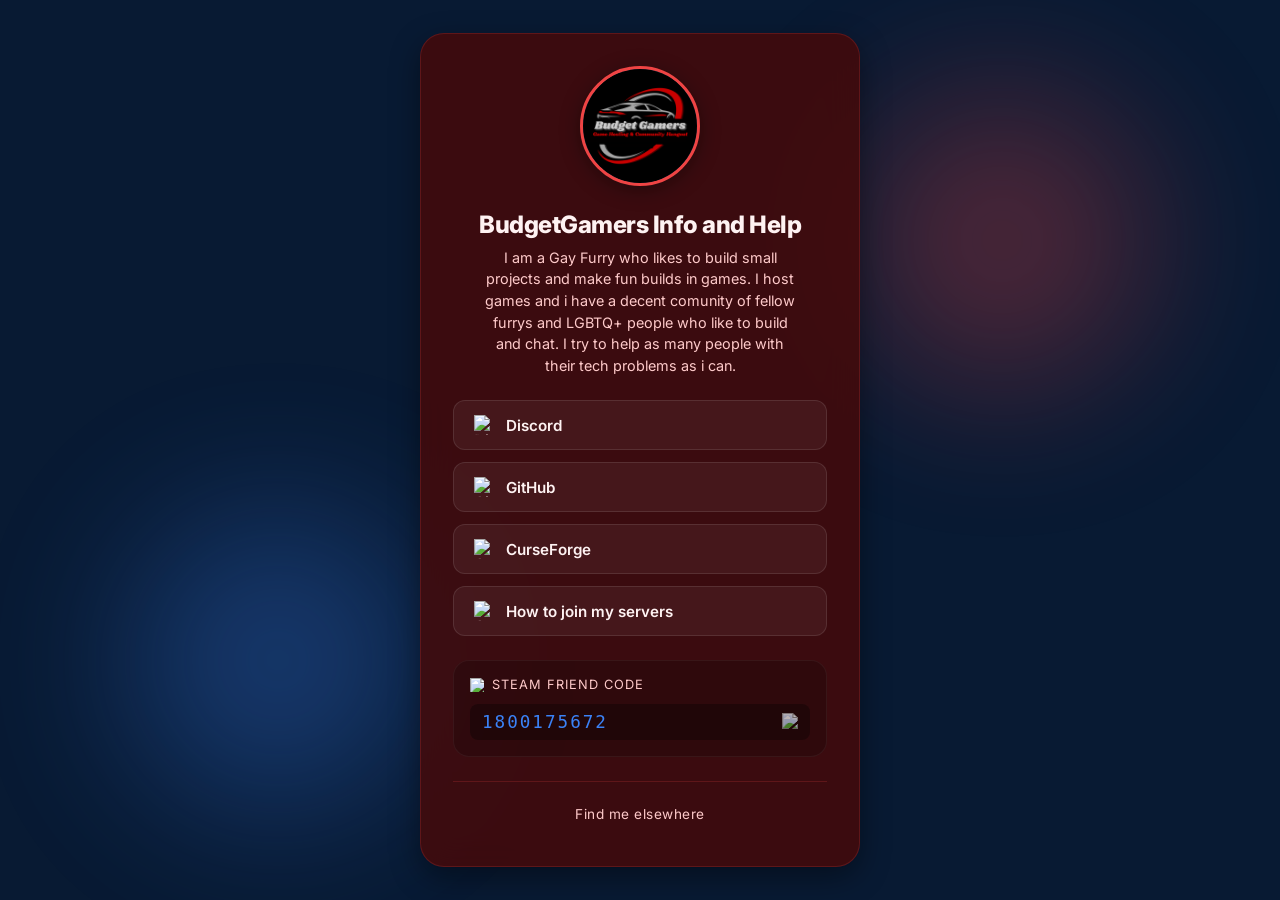
==== index.html @ 81680dc8 "fix: update link text for Google Slides to reflect server join instructions" ====
<!DOCTYPE html>
<html lang="en">

<head>
    <meta charset="UTF-8">
    <meta name="viewport" content="width=device-width, initial-scale=1.0">
    <title>BudgetGamers Info and Help</title>
    <meta name="description" content="A minimal, centered portfolio featuring social links, bio, and more.">

    <!-- Google Fonts: Inter -->
    <link rel="preconnect" href="https://fonts.googleapis.com">
    <link rel="preconnect" href="https://fonts.gstatic.com" crossorigin>
    <link href="https://fonts.googleapis.com/css2?family=Inter:wght@300;400;600;800&display=swap" rel="stylesheet">

    <!-- PWA -->
    <link rel="manifest" href="manifest.json">
    <meta name="theme-color" content="#0f172a">

    <!-- Favicon -->
    <link rel="icon" href="Images/Logo.png">

    <link rel="stylesheet" href="style.css">
</head>

<body>
    <div class="background-blob blob-1"></div>
    <div class="background-blob blob-2"></div>

    <main class="container">
        <div class="profile-card">
            <header class="profile-header">
                <div class="avatar-container">
                    <img src="Images/Logo.png" alt="BudgetGamers Logo" class="avatar">
                </div>
                <h1 class="profile-name">BudgetGamers Info and Help</h1>
                <p class="profile-bio">
                    I am a Gay Furry who likes to build small projects and make fun builds in games.
                    I host games and i have a decent comunity of fellow furrys and LGBTQ+ people who like to build and
                    chat.
                    I try to help as many people with their tech problems as i can.
                </p>
            </header>

            <section class="links-section">
                <a href="https://discord.gg/fDvucph7B3" target="_blank" class="link-item discord" id="discord-link">
                    <img src="https://cdn.simpleicons.org/discord/white" alt="Discord Logo" class="link-icon">
                    <span>Discord</span>
                </a>
                <a href="https://github.com/BudgetGamers" target="_blank" class="link-item github" id="github-link">
                    <img src="https://cdn.simpleicons.org/github/white" alt="GitHub Logo" class="link-icon">
                    <span>GitHub</span>
                </a>
                <a href="https://www.curseforge.com/members/ire56/projects" target="_blank" class="link-item curseforge"
                    id="curseforge-link">
                    <img src="https://cdn.simpleicons.org/curseforge/white" alt="CurseForge Logo" class="link-icon">
                    <span>CurseForge</span>
                </a>
                <a href="https://docs.google.com/presentation/d/194khXwNIEtrZ82GEIPR1gYwKhWSFZuWUV7MXEUbah9g/edit?usp=sharing"
                    target="_blank" class="link-item google-slides" id="slides-link">
                    <img src="https://cdn.simpleicons.org/googleslides/white" alt="Google Slides Logo"
                        class="link-icon">
                    <span>How to join my servers</span>
                </a>
            </section>

            <section class="steam-section">
                <div class="steam-card">
                    <div class="steam-info">
                        <img src="https://cdn.simpleicons.org/steam/white" alt="Steam Logo" class="link-icon-small">
                        <span class="steam-label">Steam Friend Code</span>
                    </div>
                    <div class="steam-code-container">
                        <code id="steam-code">1800175672</code>
                        <button class="copy-btn" id="copy-btn" title="Copy to clipboard">
                            <!-- Simple copy icon via simpleicons or a small fallback -->
                            <img src="https://cdn.simpleicons.org/filesdotcom/white" alt="Copy"
                                style="width:16px; opacity: 0.7;">
                        </button>
                    </div>
                </div>
            </section>

            <footer class="extra-section">
                <h2 class="extra-title">Find me elsewhere</h2>
                <div class="extra-tags">
                    <!--<span class="tag">@handle1</span>-->
                    <!--<span class="tag">@handle2</span>-->
                    <!--<span class="tag">@handle3</span>-->
                </div>
            </footer>
        </div>
    </main>

    <script src="script.js"></script>
</body>

</html>
---- style.css ----
:root {
    --bg-color: #081a33; /* Deep Ocean Blue */
    --card-bg: rgba(69, 10, 10, 0.85); /* Contrasting Dark Red with glassmorphism */
    --card-border: rgba(239, 68, 68, 0.2);
    --text-primary: #fef2f2;
    --text-secondary: #fecaca;
    --accent-red: #ef4444;
    --accent-blue: #3b82f6;
    --accent-link: #fecaca;
    --accent-discord: #5865f2;
}

* {
    margin: 0;
    padding: 0;
    box-sizing: border-box;
}

body {
    font-family: 'Inter', sans-serif;
    background-color: var(--bg-color);
    color: var(--text-primary);
    min-height: 100vh;
    display: flex;
    justify-content: center;
    align-items: center;
    overflow-x: hidden;
}

/* Background Animated Blobs */
.background-blob {
    position: fixed;
    width: 300px;
    height: 300px;
    border-radius: 50%;
    filter: blur(80px);
    z-index: -1;
    opacity: 0.3;
}

.blob-1 {
    background-color: var(--accent-red);
    top: 10%;
    right: 10%;
    animation: move-1 20s infinite alternate;
}

.blob-2 {
    background-color: var(--accent-blue);
    bottom: 10%;
    left: 10%;
    animation: move-2 25s infinite alternate;
}

@keyframes move-1 {
    from { transform: translate(0, 0); }
    to { transform: translate(-100px, 100px); }
}

@keyframes move-2 {
    from { transform: translate(0, 0); }
    to { transform: translate(100px, -100px); }
}

.container {
    width: 100%;
    max-width: 480px;
    padding: 20px;
    animation: fadeInScale 0.6s ease-out;
}

@keyframes fadeInScale {
    from { opacity: 0; transform: scale(0.95); }
    to { opacity: 1; transform: scale(1); }
}

/* Profile Card */
.profile-card {
    background: var(--card-bg);
    backdrop-filter: blur(16px);
    -webkit-backdrop-filter: blur(16px);
    border: 1px solid var(--card-border);
    border-radius: 24px;
    padding: 32px;
    box-shadow: 0 10px 30px rgba(0, 0, 0, 0.4);
    text-align: center;
}

/* Header */
.profile-header {
    margin-bottom: 24px;
}

/* Logo Container (Formerly Avatar) */
.avatar-container {
    width: 120px; /* Doubled from previous sticky logo size */
    height: 120px;
    margin: 0 auto 24px;
    border-radius: 50%;
    overflow: hidden;
    border: 3px solid var(--accent-red);
    background: #1e293b;
    box-shadow: 0 4px 20px rgba(0, 0, 0, 0.4);
}

.avatar {
    width: 100%;
    height: 100%;
    object-fit: cover;
    border-radius: 50%;
}

.profile-name {
    font-size: 1.5rem;
    font-weight: 800;
    letter-spacing: -0.5px;
    margin-bottom: 8px;
}

.profile-bio {
    font-size: 0.9rem;
    color: var(--text-secondary);
    line-height: 1.5;
    max-width: 320px;
    margin: 0 auto;
}

/* Links Section */
.links-section {
    display: flex;
    flex-direction: column;
    gap: 12px;
    margin-bottom: 24px;
}

.link-item {
    display: flex;
    align-items: center;
    gap: 12px;
    padding: 14px 20px;
    border-radius: 12px;
    text-decoration: none;
    color: var(--text-primary);
    font-weight: 600;
    font-size: 0.95rem;
    transition: all 0.2s ease-in-out;
    background: rgba(255, 255, 255, 0.05);
    border: 1px solid rgba(255, 255, 255, 0.1);
    width: 100%; /* Links fill row */
}

.link-icon {
    width: 20px;
    height: 20px;
}

.link-icon-small {
    width: 14px;
    height: 14px;
}

.link-item:hover {
    transform: translateX(5px);
    background: rgba(255, 255, 255, 0.1);
    border-color: rgba(255, 255, 255, 0.3);
    box-shadow: 0 4px 15px rgba(0, 0, 0, 0.2);
}

.discord:hover { border-left: 4px solid var(--accent-discord); }
.github:hover { border-left: 4px solid #fff; }
.curseforge:hover { border-left: 4px solid #f87117; }
.google-slides:hover { border-left: 4px solid #fde047; }

/* Steam Section */
.steam-section {
    margin-bottom: 24px;
}

.steam-card {
    background: rgba(0, 0, 0, 0.2);
    border-radius: 16px;
    padding: 16px;
    display: flex;
    flex-direction: column;
    gap: 12px;
    border: 1px solid rgba(255, 255, 255, 0.05);
}

.steam-info {
    display: flex;
    align-items: center;
    gap: 8px;
    color: var(--text-secondary);
    font-size: 0.8rem;
    text-transform: uppercase;
    letter-spacing: 1px;
}

.steam-icon {
    width: 14px;
    height: 14px;
}

.steam-code-container {
    display: flex;
    justify-content: space-between;
    align-items: center;
    gap: 10px;
    background: rgba(0, 0, 0, 0.3);
    padding: 8px 12px;
    border-radius: 8px;
}

#steam-code {
    font-family: monospace;
    font-size: 1.1rem;
    color: var(--accent-blue);
    letter-spacing: 2px;
}

.copy-btn {
    background: transparent;
    border: none;
    color: var(--text-secondary);
    cursor: pointer;
    transition: color 0.2s;
    display: flex;
}

.copy-btn:hover {
    color: var(--text-primary);
}

.copy-btn i, .copy-btn img {
    width: 18px;
    height: 18px;
}

/* Extra Section (@ Handles) */
.extra-section {
    border-top: 1px solid var(--card-border);
    padding-top: 24px;
}

.extra-title {
    font-size: 0.85rem;
    color: var(--text-secondary);
    font-weight: 400;
    margin-bottom: 12px;
    letter-spacing: 0.5px;
}

.extra-tags {
    display: flex;
    flex-wrap: wrap;
    justify-content: center;
    gap: 8px;
}

.tag {
    font-size: 0.8rem;
    background: rgba(255, 255, 255, 0.05);
    padding: 4px 10px;
    border-radius: 20px;
    color: var(--text-secondary);
    border: 1px solid rgba(255, 255, 255, 0.05);
}

/* Responsive */
@media (max-width: 480px) {
    .container {
        padding: 15px;
    }
    .profile-card {
        padding: 24px;
    }
}
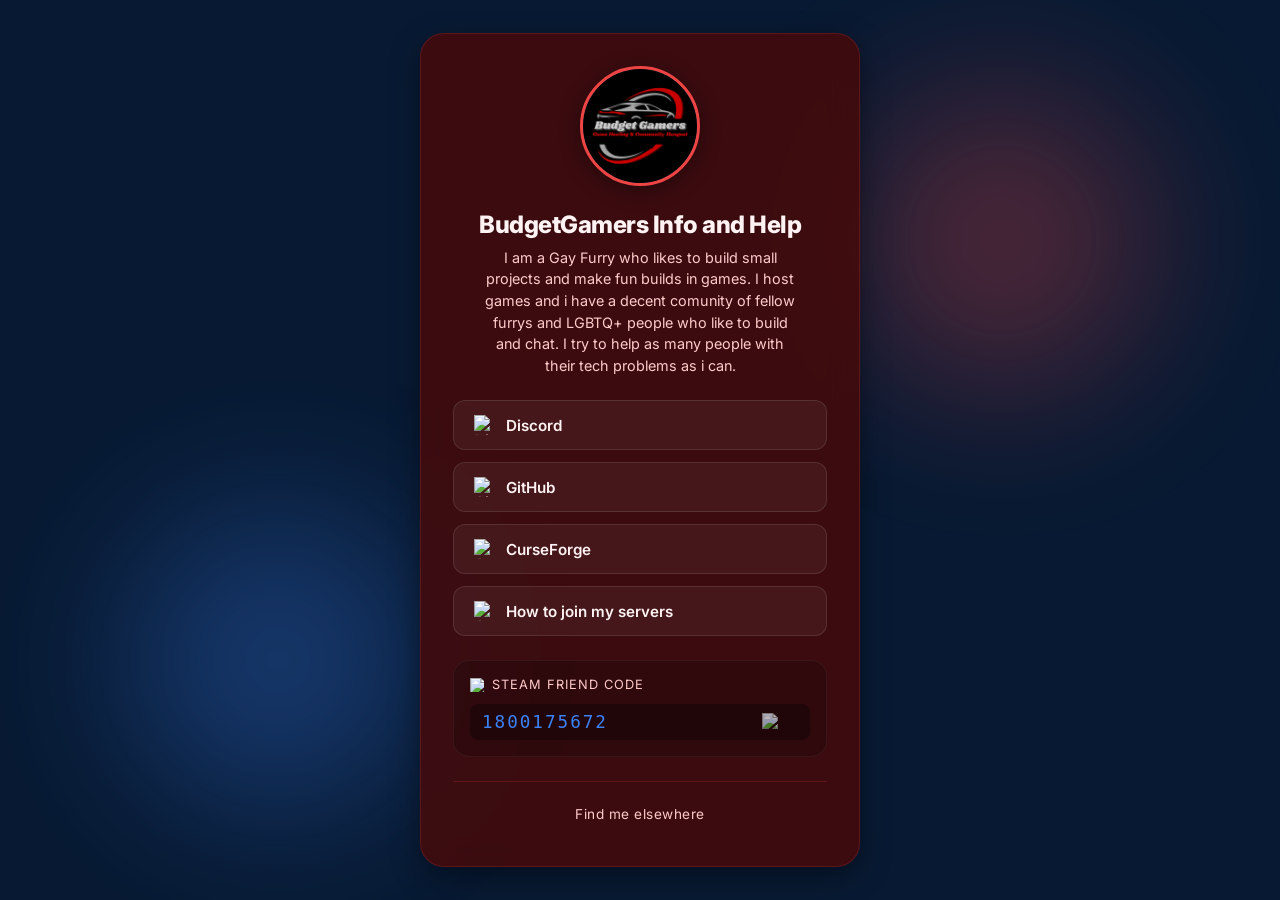
==== commit 9dcff223: "style: increase copy button icon size and remove external source dependency" ====
--- a/index.html
+++ b/index.html
@@ -73,8 +73,7 @@
                         <code id="steam-code">1800175672</code>
                         <button class="copy-btn" id="copy-btn" title="Copy to clipboard">
                             <!-- Simple copy icon via simpleicons or a small fallback -->
-                            <img src="https://cdn.simpleicons.org/filesdotcom/white" alt="Copy"
-                                style="width:16px; opacity: 0.7;">
+                            <img alt="Copy" style="width:36px; opacity: 0.7;">
                         </button>
                     </div>
                 </div>
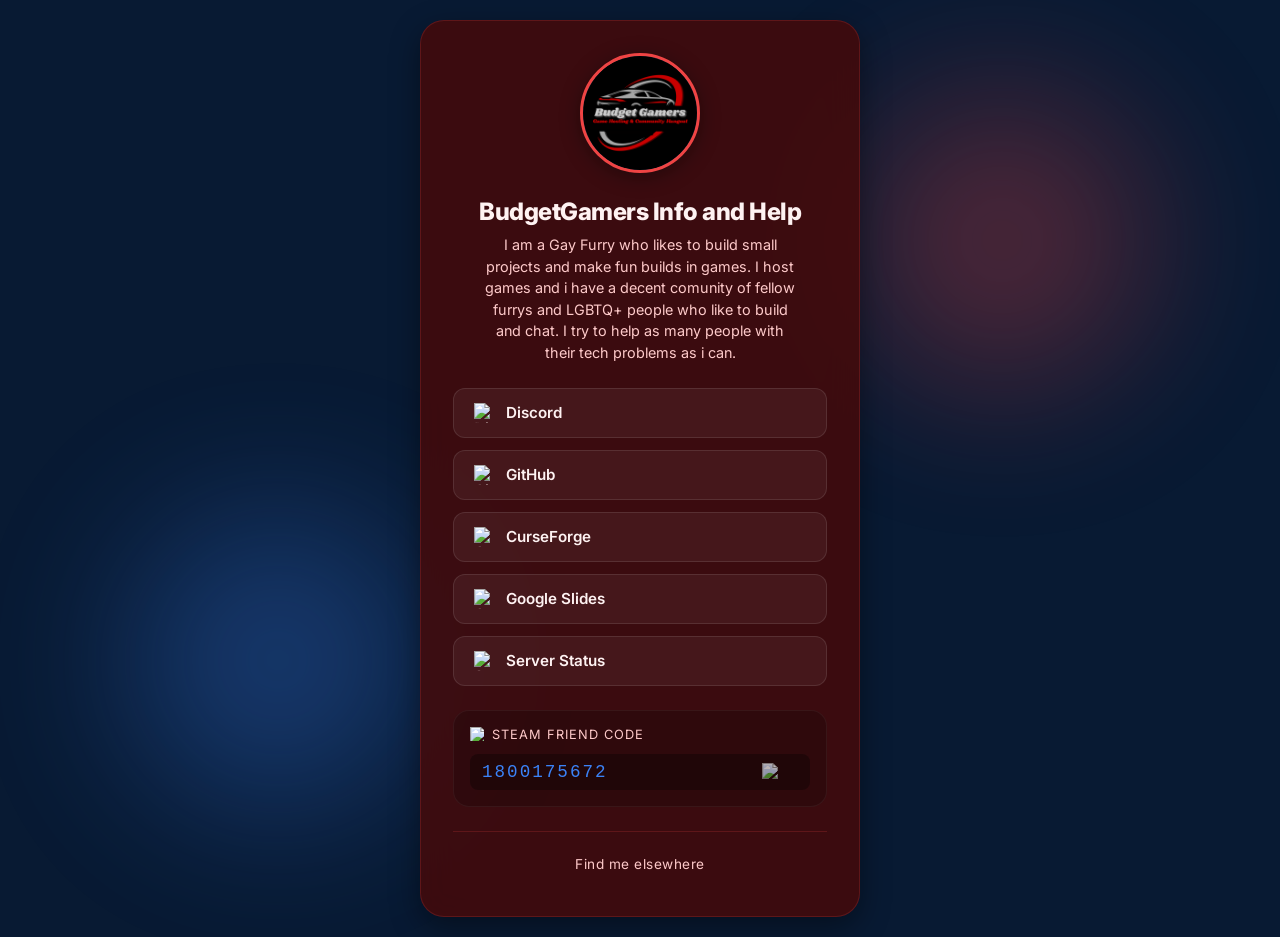
==== commit 3d46dfd6: "feat: redesign server status page with glassmorphism UI and add link to portfolio index" ====
--- a/index.html
+++ b/index.html
@@ -59,7 +59,11 @@
                     target="_blank" class="link-item google-slides" id="slides-link">
                     <img src="https://cdn.simpleicons.org/googleslides/white" alt="Google Slides Logo"
                         class="link-icon">
-                    <span>How to join my servers</span>
+                    <span>Google Slides</span>
+                </a>
+                <a href="Status/index.html" class="link-item status" id="status-link">
+                    <img src="https://cdn.simpleicons.org/activitypub/white" alt="Status Logo" class="link-icon">
+                    <span>Server Status</span>
                 </a>
             </section>
 
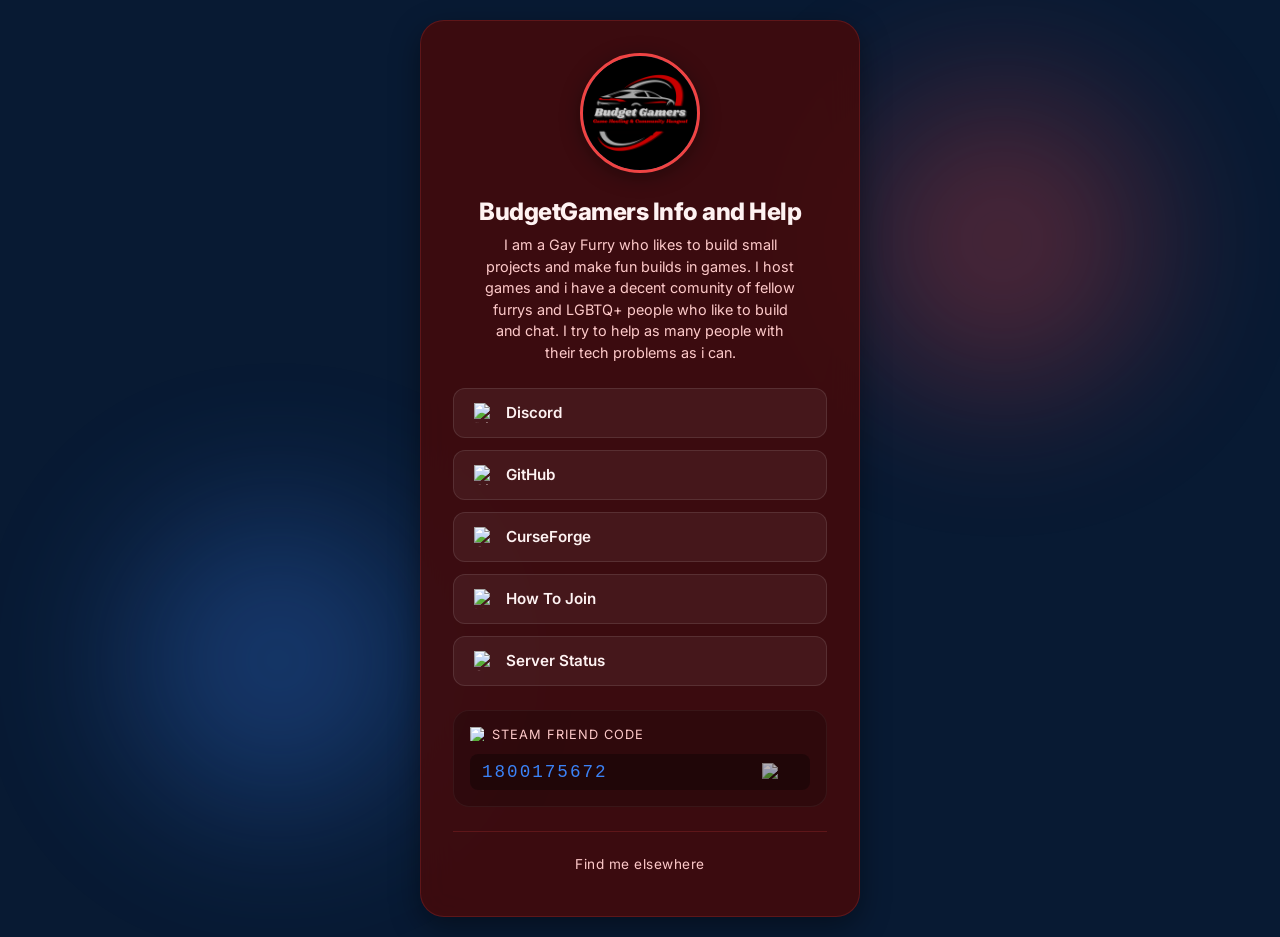
==== commit a2aa94a0: "feat: add How To Join page and link it in the main portfolio navigation" ====
--- a/index.html
+++ b/index.html
@@ -55,11 +55,9 @@
                     <img src="https://cdn.simpleicons.org/curseforge/white" alt="CurseForge Logo" class="link-icon">
                     <span>CurseForge</span>
                 </a>
-                <a href="https://docs.google.com/presentation/d/194khXwNIEtrZ82GEIPR1gYwKhWSFZuWUV7MXEUbah9g/edit?usp=sharing"
-                    target="_blank" class="link-item google-slides" id="slides-link">
-                    <img src="https://cdn.simpleicons.org/googleslides/white" alt="Google Slides Logo"
-                        class="link-icon">
-                    <span>Google Slides</span>
+                <a href="How_To_Join/index.html" class="link-item how-to-join" id="how-to-join-link">
+                    <img src="https://cdn.simpleicons.org/bookstack/white" alt="How to Join Logo" class="link-icon">
+                    <span>How To Join</span>
                 </a>
                 <a href="Status/index.html" class="link-item status" id="status-link">
                     <img src="https://cdn.simpleicons.org/activitypub/white" alt="Status Logo" class="link-icon">
--- a/style.css
+++ b/style.css
@@ -169,7 +169,7 @@
 .discord:hover { border-left: 4px solid var(--accent-discord); }
 .github:hover { border-left: 4px solid #fff; }
 .curseforge:hover { border-left: 4px solid #f87117; }
-.google-slides:hover { border-left: 4px solid #fde047; }
+.how-to-join:hover { border-left: 4px solid #a855f7; }
 
 /* Steam Section */
 .steam-section {
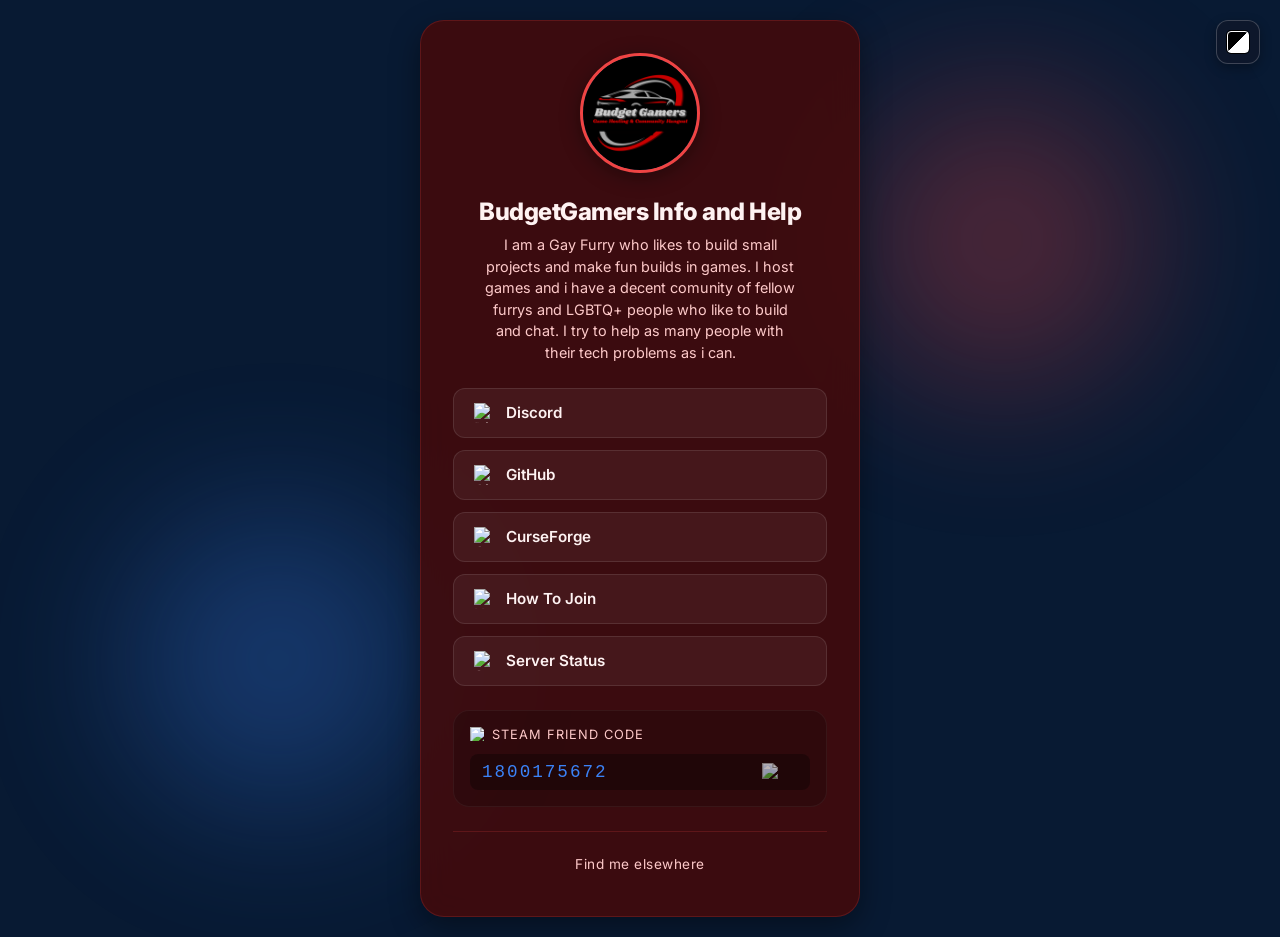
==== commit 4c1b3841: "feat: add global grayscale accessibility toggle with persistent state support" ====
--- a/index.html
+++ b/index.html
@@ -20,9 +20,13 @@
     <link rel="icon" href="Images/Logo.png">
 
     <link rel="stylesheet" href="style.css">
+    <link rel="stylesheet" href="colorblind.css">
 </head>
 
 <body>
+    <button id="colorblind-toggle" title="Toggle Black and White Mode">
+        <div class="bw-square"></div>
+    </button>
     <div class="background-blob blob-1"></div>
     <div class="background-blob blob-2"></div>
 
@@ -93,6 +97,7 @@
     </main>
 
     <script src="script.js"></script>
+    <script src="colorblind.js"></script>
 </body>
 
 </html>
--- a/colorblind.css
+++ b/colorblind.css
@@ -0,0 +1,54 @@
+/* Colorblind accessibility styles */
+
+.grayscale {
+    filter: grayscale(100%) !important;
+}
+
+#colorblind-toggle {
+    position: fixed;
+    top: 20px;
+    right: 20px;
+    z-index: 10000;
+    width: 44px;
+    height: 44px;
+    padding: 0;
+    background: rgba(15, 23, 42, 0.8);
+    backdrop-filter: blur(8px);
+    -webkit-backdrop-filter: blur(8px);
+    border: 1px solid rgba(255, 255, 255, 0.2);
+    border-radius: 12px;
+    cursor: pointer;
+    display: flex;
+    align-items: center;
+    justify-content: center;
+    transition: all 0.3s cubic-bezier(0.4, 0, 0.2, 1);
+    box-shadow: 0 4px 12px rgba(0, 0, 0, 0.3);
+}
+
+#colorblind-toggle:hover {
+    background: rgba(30, 41, 59, 0.9);
+    transform: translateY(-2px);
+    box-shadow: 0 6px 16px rgba(0, 0, 0, 0.4);
+    border-color: rgba(255, 255, 255, 0.4);
+}
+
+#colorblind-toggle:active {
+    transform: translateY(0);
+}
+
+.bw-square {
+    width: 22px;
+    height: 22px;
+    background: linear-gradient(135deg, #000 50%, #fff 50%);
+    border: 1.5px solid #fff;
+    border-radius: 4px;
+    box-shadow: 0 0 0 1px #000;
+}
+
+/* Ensure the toggle doesn't get greyscaled itself if we want it to remain visible/normal, 
+   but the requirement says "toggle between normal and black and white". 
+   Usually filter: grayscale applies to everything. If we put it on html, it applies to toggle too.
+   If we want the toggle to NOT be greyscaled, we could apply it to a wrapper, 
+   but user said "entirely on the client" and "toggles between normal and black and white". 
+   Grayscaling the whole page is the standard way.
+*/
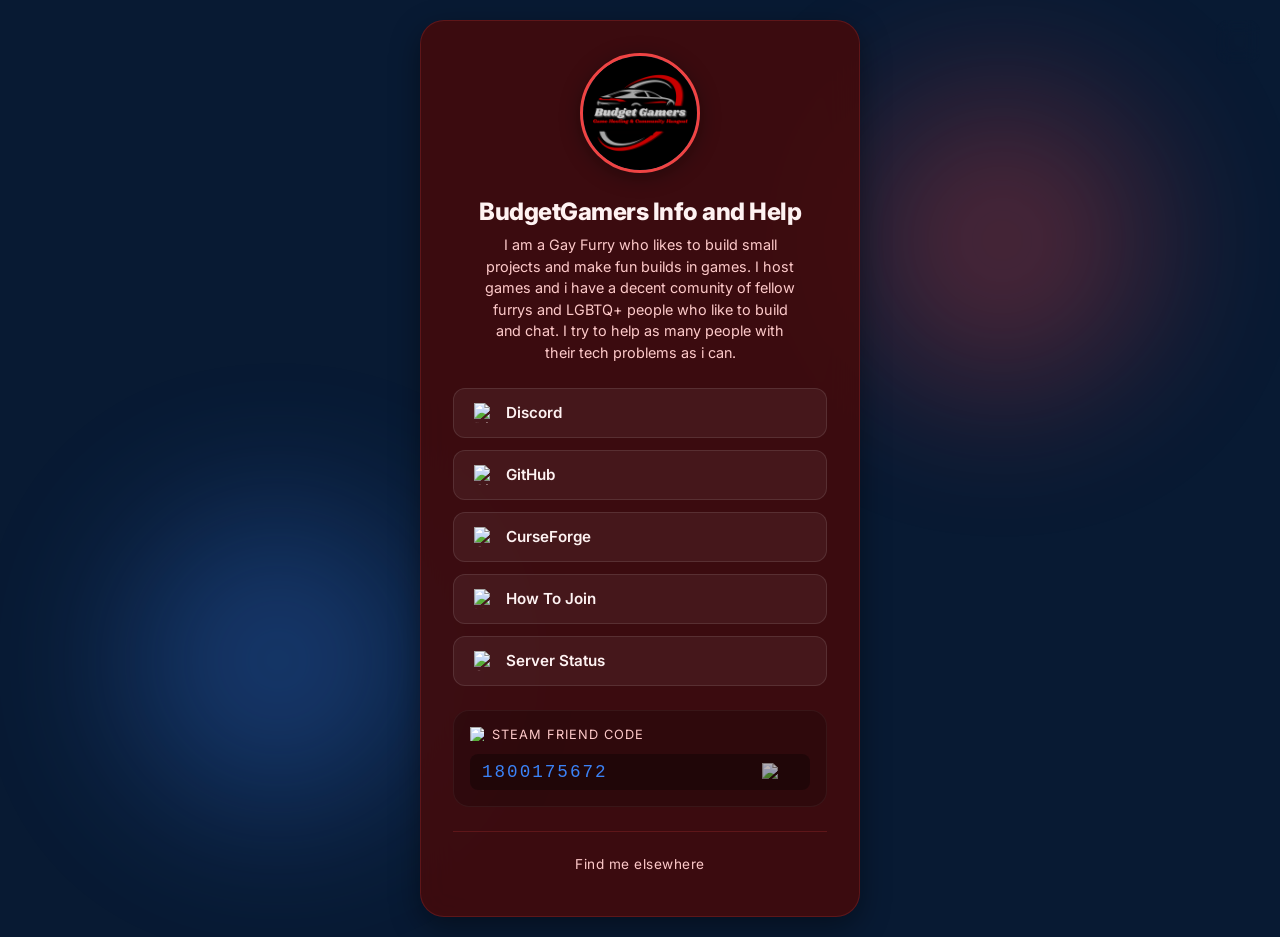
==== commit b1cc0640: "feat: implement persistent grayscale mode with improved contrast and move script initialization to h" ====
--- a/index.html
+++ b/index.html
@@ -21,6 +21,12 @@
 
     <link rel="stylesheet" href="style.css">
     <link rel="stylesheet" href="colorblind.css">
+    <script>
+        if (localStorage.getItem('grayscale') === 'true') {
+            document.documentElement.classList.add('grayscale');
+        }
+    </script>
+    <script src="colorblind.js"></script>
 </head>
 
 <body>
@@ -97,7 +103,6 @@
     </main>
 
     <script src="script.js"></script>
-    <script src="colorblind.js"></script>
 </body>
 
 </html>
--- a/colorblind.css
+++ b/colorblind.css
@@ -1,8 +1,14 @@
 /* Colorblind accessibility styles */
 
 .grayscale {
-    filter: grayscale(100%) !important;
+    filter: grayscale(100%) brightness(1.1) !important;
 }
+
+.grayscale body {
+    --text-primary: #ffffff;
+    --text-secondary: #f3f4f6;
+}
+
 
 #colorblind-toggle {
     position: fixed;
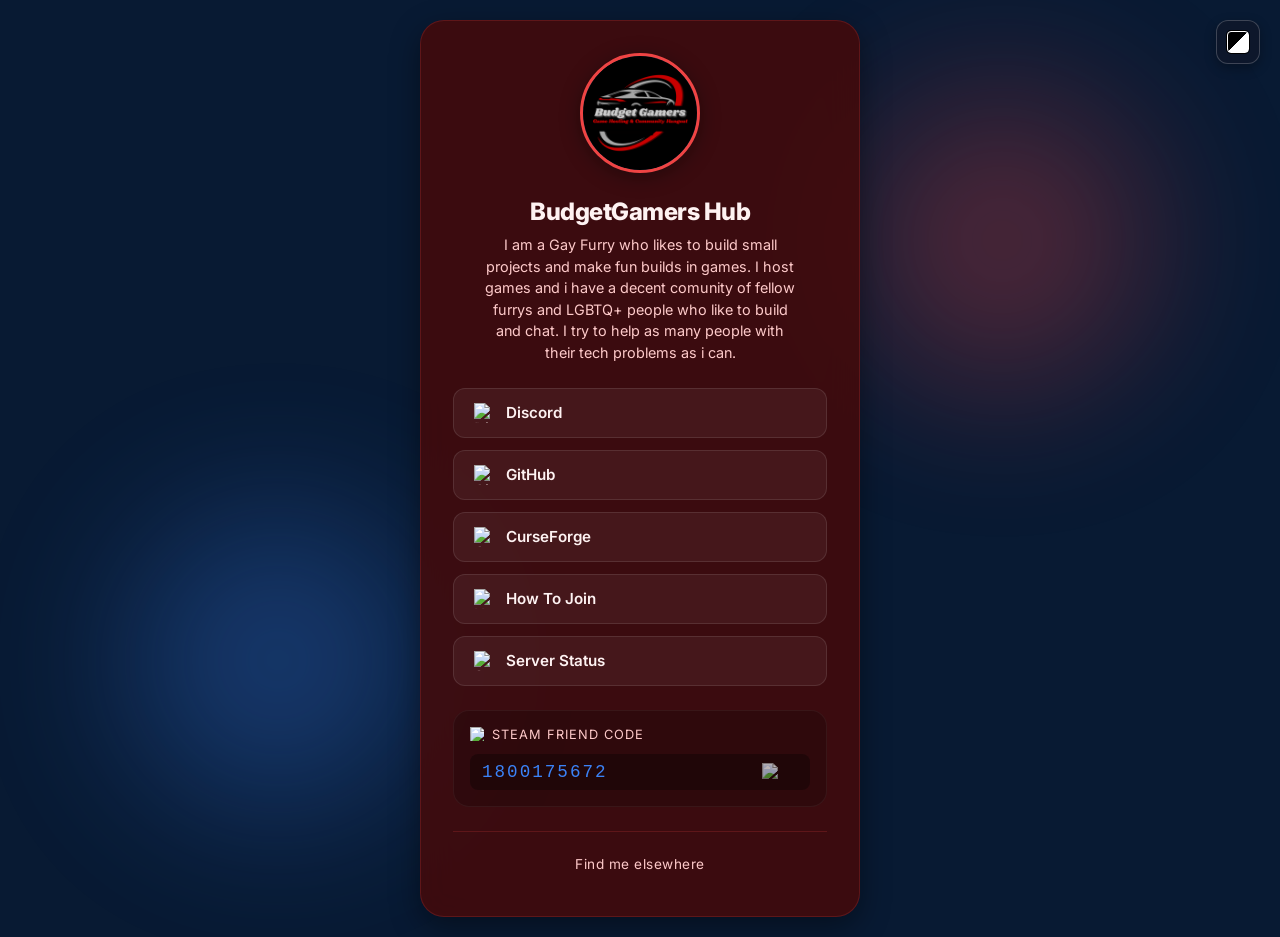
==== commit 6b86eb4e: "chore: update site title and description to BudgetGamers Hub" ====
--- a/index.html
+++ b/index.html
@@ -4,8 +4,8 @@
 <head>
     <meta charset="UTF-8">
     <meta name="viewport" content="width=device-width, initial-scale=1.0">
-    <title>BudgetGamers Info and Help</title>
-    <meta name="description" content="A minimal, centered portfolio featuring social links, bio, and more.">
+    <title>BudgetGamers Hub</title>
+    <meta name="description" content="A minimal, centered comunity hub">
 
     <!-- Google Fonts: Inter -->
     <link rel="preconnect" href="https://fonts.googleapis.com">
@@ -42,7 +42,7 @@
                 <div class="avatar-container">
                     <img src="Images/Logo.png" alt="BudgetGamers Logo" class="avatar">
                 </div>
-                <h1 class="profile-name">BudgetGamers Info and Help</h1>
+                <h1 class="profile-name">BudgetGamers Hub</h1>
                 <p class="profile-bio">
                     I am a Gay Furry who likes to build small projects and make fun builds in games.
                     I host games and i have a decent comunity of fellow furrys and LGBTQ+ people who like to build and
--- a/colorblind.css
+++ b/colorblind.css
@@ -7,6 +7,35 @@
 .grayscale body {
     --text-primary: #ffffff;
     --text-secondary: #f3f4f6;
+    --accent-blue: #93c5fd; /* Much lighter blue for grayscale contrast */
+}
+
+/* Specific overrides for link visibility */
+.grayscale a {
+    color: #ffffff !important;
+    text-decoration: underline !important;
+}
+
+.grayscale .instruction-step a {
+    color: #ffffff !important;
+    font-weight: 800;
+}
+
+.grayscale .instruction-step a:hover {
+    color: #f3f4f6 !important;
+}
+
+.grayscale #steam-code {
+    color: #ffffff !important;
+    font-weight: 800 !important;
+}
+
+.grayscale .server-info p {
+    color: #ffffff !important;
+}
+
+.grayscale .server-info p[style*="var(--accent-blue)"] {
+    font-weight: 800 !important;
 }
 
 
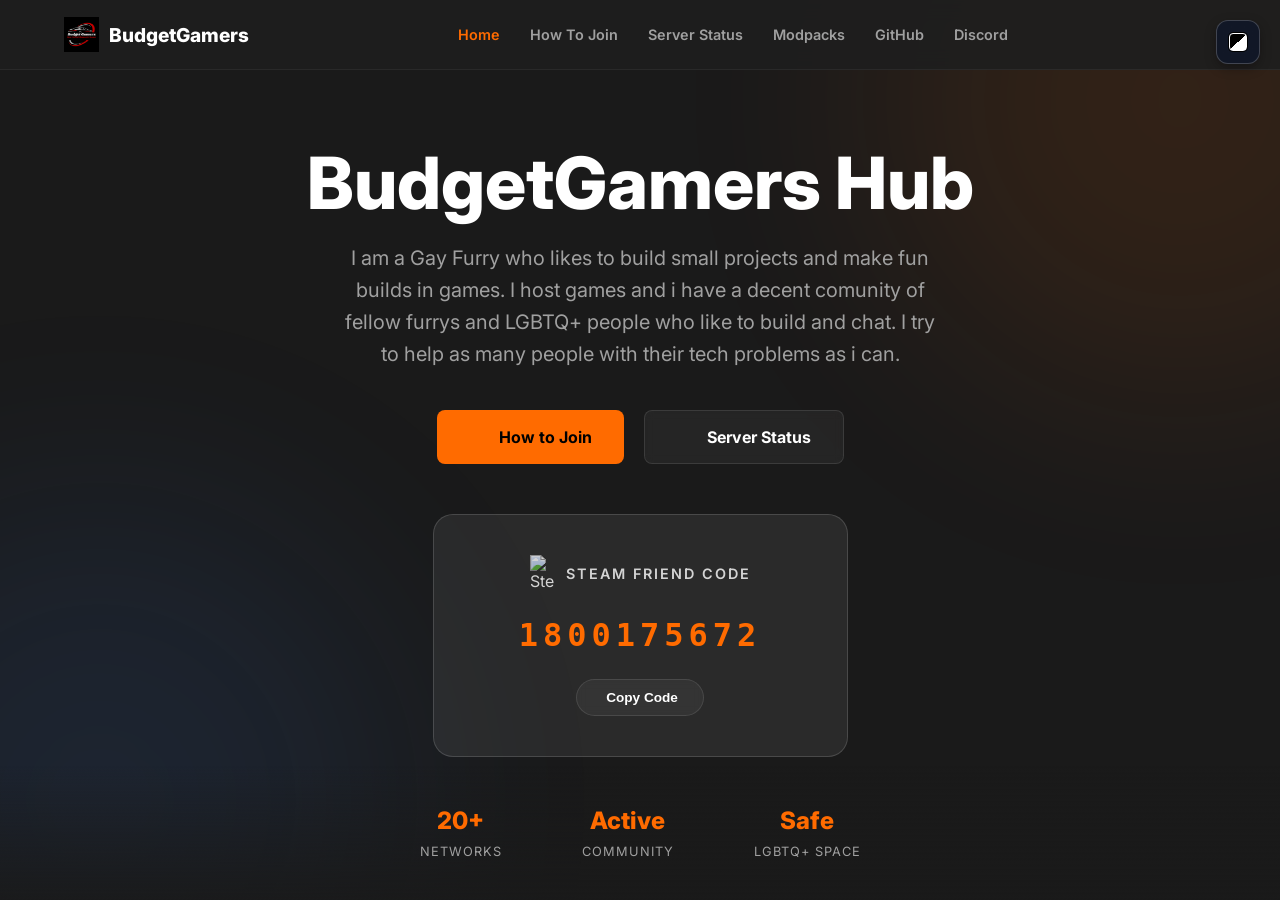
==== commit c9625a4d: "feat: implement consistent global navigation, add Modpacks page, and refactor page layouts" ====
--- a/index.html
+++ b/index.html
@@ -5,20 +5,14 @@
     <meta charset="UTF-8">
     <meta name="viewport" content="width=device-width, initial-scale=1.0">
     <title>BudgetGamers Hub</title>
-    <meta name="description" content="A minimal, centered comunity hub">
+    <meta name="description" content="A community-focused hub for gamers and tech enthusiasts.">
 
     <!-- Google Fonts: Inter -->
     <link rel="preconnect" href="https://fonts.googleapis.com">
     <link rel="preconnect" href="https://fonts.gstatic.com" crossorigin>
     <link href="https://fonts.googleapis.com/css2?family=Inter:wght@300;400;600;800&display=swap" rel="stylesheet">
 
-    <!-- PWA -->
-    <link rel="manifest" href="manifest.json">
-    <meta name="theme-color" content="#0f172a">
-
-    <!-- Favicon -->
     <link rel="icon" href="Images/Logo.png">
-
     <link rel="stylesheet" href="style.css">
     <link rel="stylesheet" href="colorblind.css">
     <script>
@@ -30,75 +24,83 @@
 </head>
 
 <body>
-    <button id="colorblind-toggle" title="Toggle Black and White Mode">
-        <div class="bw-square"></div>
-    </button>
+    <!-- Navigation Bar -->
+    <nav class="navbar">
+        <a href="index.html" class="nav-logo">
+            <img src="Images/Logo.png" alt="Logo">
+            <span>BudgetGamers</span>
+        </a>
+        <div class="nav-links">
+            <a href="index.html" class="nav-link active">Home</a>
+            <a href="How_To_Join/index.html" class="nav-link">How to Join</a>
+            <a href="Status/index.html" class="nav-link">Server Status</a>
+            <a href="Modpacks/index.html" class="nav-link">Modpacks</a>
+            <a href="https://github.com/BudgetGamers" target="_blank" class="nav-link">GitHub</a>
+            <a href="https://discord.gg/fDvucph7B3" target="_blank" class="nav-link">Discord</a>
+        </div>
+        <div class="nav-actions">
+            <!-- Colorblind Toggle Integrated in Nav -->
+            <button id="colorblind-toggle" title="Toggle Accessibility Mode">
+                <div class="bw-square"></div>
+            </button>
+        </div>
+    </nav>
+
+    <!-- Background Blobs -->
     <div class="background-blob blob-1"></div>
     <div class="background-blob blob-2"></div>
 
-    <main class="container">
-        <div class="profile-card">
-            <header class="profile-header">
-                <div class="avatar-container">
-                    <img src="Images/Logo.png" alt="BudgetGamers Logo" class="avatar">
+    <!-- Hero Section -->
+    <main class="hero">
+        <div class="hero-content">
+            <h1 class="hero-title">BudgetGamers Hub</h1>
+            <p class="hero-subtitle">
+                I am a Gay Furry who likes to build small projects and make fun builds in games.
+                I host games and i have a decent comunity of fellow furrys and LGBTQ+ people who like to build and
+                chat. I try to help as many people with their tech problems as i can.
+            </p>
+            <div class="hero-btns">
+                <a href="How_To_Join/index.html" class="btn btn-primary">
+                    <img src="https://cdn.simpleicons.org/bookstack/black" alt="" style="width:20px;">
+                    How to Join
+                </a>
+                <a href="Status/index.html" class="btn btn-secondary">
+                    <img src="https://cdn.simpleicons.org/activitypub/white" alt="" style="width:20px;">
+                    Server Status
+                </a>
+            </div>
+
+            <!-- Steam Friend Code Card (Expanded) -->
+            <div class="steam-mini-card">
+                <div style="display:flex; align-items:center; gap:12px; opacity: 0.8;">
+                    <img src="https://cdn.simpleicons.org/steam/white" alt="Steam" style="width:24px;">
+                    <span style="font-size:0.9rem; text-transform:uppercase; letter-spacing:2px; font-weight:600;">Steam
+                        Friend Code</span>
                 </div>
-                <h1 class="profile-name">BudgetGamers Hub</h1>
-                <p class="profile-bio">
-                    I am a Gay Furry who likes to build small projects and make fun builds in games.
-                    I host games and i have a decent comunity of fellow furrys and LGBTQ+ people who like to build and
-                    chat.
-                    I try to help as many people with their tech problems as i can.
-                </p>
-            </header>
+                <code id="steam-code">1800175672</code>
+                <button class="btn btn-secondary copy-btn" id="copy-btn" title="Copy to clipboard"
+                    style="padding: 10px 25px; font-size: 0.85rem; border-radius: 30px;">
+                    <img src="https://cdn.simpleicons.org/copy/white" alt=""
+                        style="width:16px; opacity:0.7; margin-right: -22px;">
+                    Copy Code
+                </button>
+            </div>
+        </div>
 
-            <section class="links-section">
-                <a href="https://discord.gg/fDvucph7B3" target="_blank" class="link-item discord" id="discord-link">
-                    <img src="https://cdn.simpleicons.org/discord/white" alt="Discord Logo" class="link-icon">
-                    <span>Discord</span>
-                </a>
-                <a href="https://github.com/BudgetGamers" target="_blank" class="link-item github" id="github-link">
-                    <img src="https://cdn.simpleicons.org/github/white" alt="GitHub Logo" class="link-icon">
-                    <span>GitHub</span>
-                </a>
-                <a href="https://www.curseforge.com/members/ire56/projects" target="_blank" class="link-item curseforge"
-                    id="curseforge-link">
-                    <img src="https://cdn.simpleicons.org/curseforge/white" alt="CurseForge Logo" class="link-icon">
-                    <span>CurseForge</span>
-                </a>
-                <a href="How_To_Join/index.html" class="link-item how-to-join" id="how-to-join-link">
-                    <img src="https://cdn.simpleicons.org/bookstack/white" alt="How to Join Logo" class="link-icon">
-                    <span>How To Join</span>
-                </a>
-                <a href="Status/index.html" class="link-item status" id="status-link">
-                    <img src="https://cdn.simpleicons.org/activitypub/white" alt="Status Logo" class="link-icon">
-                    <span>Server Status</span>
-                </a>
-            </section>
-
-            <section class="steam-section">
-                <div class="steam-card">
-                    <div class="steam-info">
-                        <img src="https://cdn.simpleicons.org/steam/white" alt="Steam Logo" class="link-icon-small">
-                        <span class="steam-label">Steam Friend Code</span>
-                    </div>
-                    <div class="steam-code-container">
-                        <code id="steam-code">1800175672</code>
-                        <button class="copy-btn" id="copy-btn" title="Copy to clipboard">
-                            <!-- Simple copy icon via simpleicons or a small fallback -->
-                            <img alt="Copy" style="width:36px; opacity: 0.7;">
-                        </button>
-                    </div>
-                </div>
-            </section>
-
-            <footer class="extra-section">
-                <h2 class="extra-title">Find me elsewhere</h2>
-                <div class="extra-tags">
-                    <!--<span class="tag">@handle1</span>-->
-                    <!--<span class="tag">@handle2</span>-->
-                    <!--<span class="tag">@handle3</span>-->
-                </div>
-            </footer>
+        <!-- Stats Bar -->
+        <div class="stats-bar">
+            <div class="stat-item">
+                <span class="stat-value">20+</span>
+                <span class="stat-label">Networks</span>
+            </div>
+            <div class="stat-item">
+                <span class="stat-value">Active</span>
+                <span class="stat-label">Community</span>
+            </div>
+            <div class="stat-item">
+                <span class="stat-value">Safe</span>
+                <span class="stat-label">LGBTQ+ Space</span>
+            </div>
         </div>
     </main>
 
--- a/style.css
+++ b/style.css
@@ -1,12 +1,14 @@
 :root {
-    --bg-color: #081a33; /* Deep Ocean Blue */
-    --card-bg: rgba(69, 10, 10, 0.85); /* Contrasting Dark Red with glassmorphism */
-    --card-border: rgba(239, 68, 68, 0.2);
-    --text-primary: #fef2f2;
-    --text-secondary: #fecaca;
-    --accent-red: #ef4444;
-    --accent-blue: #3b82f6;
-    --accent-link: #fecaca;
+    --bg-color: #1a1a1a;
+    /* Dark Grey instead of black */
+    --navbar-bg: rgba(30, 30, 30, 0.9);
+    --card-bg: rgba(255, 255, 255, 0.07);
+    --card-border: rgba(255, 255, 255, 0.15);
+    --text-primary: #ffffff;
+    --text-secondary: #a0a0a0;
+    --accent-primary: #ff6b00;
+    /* BeamMP Orange */
+    --accent-hover: #ff8533;
     --accent-discord: #5865f2;
 }
 
@@ -21,257 +23,358 @@
     background-color: var(--bg-color);
     color: var(--text-primary);
     min-height: 100vh;
-    display: flex;
-    justify-content: center;
-    align-items: center;
     overflow-x: hidden;
 }
 
-/* Background Animated Blobs */
+/* Background Animated Blobs (Subtle Placeholder) */
 .background-blob {
     position: fixed;
-    width: 300px;
-    height: 300px;
+    width: 600px;
+    height: 600px;
     border-radius: 50%;
-    filter: blur(80px);
+    filter: blur(120px);
     z-index: -1;
-    opacity: 0.3;
+    opacity: 0.1;
 }
 
 .blob-1 {
-    background-color: var(--accent-red);
-    top: 10%;
-    right: 10%;
-    animation: move-1 20s infinite alternate;
+    background-color: var(--accent-primary);
+    top: -200px;
+    right: -200px;
+    animation: float 20s infinite alternate;
 }
 
 .blob-2 {
-    background-color: var(--accent-blue);
-    bottom: 10%;
-    left: 10%;
-    animation: move-2 25s infinite alternate;
-}
-
-@keyframes move-1 {
-    from { transform: translate(0, 0); }
-    to { transform: translate(-100px, 100px); }
-}
-
-@keyframes move-2 {
-    from { transform: translate(0, 0); }
-    to { transform: translate(100px, -100px); }
-}
-
-.container {
+    background-color: #3b82f6;
+    bottom: -200px;
+    left: -200px;
+    animation: float 25s infinite alternate-reverse;
+}
+
+@keyframes float {
+    from {
+        transform: translate(0, 0) scale(1);
+    }
+
+    to {
+        transform: translate(-100px, 100px) scale(1.1);
+    }
+}
+
+/* Navigation Bar */
+.navbar {
+    position: fixed;
+    top: 0;
+    left: 0;
     width: 100%;
-    max-width: 480px;
-    padding: 20px;
-    animation: fadeInScale 0.6s ease-out;
-}
-
-@keyframes fadeInScale {
-    from { opacity: 0; transform: scale(0.95); }
-    to { opacity: 1; transform: scale(1); }
-}
-
-/* Profile Card */
-.profile-card {
-    background: var(--card-bg);
-    backdrop-filter: blur(16px);
-    -webkit-backdrop-filter: blur(16px);
-    border: 1px solid var(--card-border);
-    border-radius: 24px;
-    padding: 32px;
-    box-shadow: 0 10px 30px rgba(0, 0, 0, 0.4);
+    height: 70px;
+    background: var(--navbar-bg);
+    backdrop-filter: blur(10px);
+    -webkit-backdrop-filter: blur(10px);
+    display: flex;
+    justify-content: space-between;
+    align-items: center;
+    padding: 0 5%;
+    z-index: 1000;
+    border-bottom: 1px solid rgba(255, 255, 255, 0.05);
+}
+
+.nav-logo {
+    display: flex;
+    align-items: center;
+    gap: 10px;
+    text-decoration: none;
+    color: #fff;
+    font-weight: 800;
+    font-size: 1.2rem;
+}
+
+.nav-logo img {
+    height: 35px;
+}
+
+.nav-links {
+    display: flex;
+    gap: 30px;
+}
+
+.nav-link {
+    text-decoration: none;
+    color: var(--text-secondary);
+    font-size: 0.9rem;
+    font-weight: 600;
+    transition: color 0.3s;
+    text-transform: capitalize;
+}
+
+.nav-link:hover,
+.nav-link.active {
+    color: var(--accent-primary);
+}
+
+.nav-actions {
+    display: flex;
+    align-items: center;
+    gap: 20px;
+}
+
+/* Hero Section */
+.hero {
+    height: 100vh;
+    display: flex;
+    flex-direction: column;
+    justify-content: center;
+    align-items: center;
     text-align: center;
-}
-
-/* Header */
-.profile-header {
-    margin-bottom: 24px;
-}
-
-/* Logo Container (Formerly Avatar) */
-.avatar-container {
-    width: 120px; /* Doubled from previous sticky logo size */
-    height: 120px;
-    margin: 0 auto 24px;
-    border-radius: 50%;
-    overflow: hidden;
-    border: 3px solid var(--accent-red);
-    background: #1e293b;
-    box-shadow: 0 4px 20px rgba(0, 0, 0, 0.4);
-}
-
-.avatar {
-    width: 100%;
-    height: 100%;
-    object-fit: cover;
-    border-radius: 50%;
-}
-
-.profile-name {
-    font-size: 1.5rem;
-    font-weight: 800;
-    letter-spacing: -0.5px;
-    margin-bottom: 8px;
-}
-
-.profile-bio {
-    font-size: 0.9rem;
+    padding: 0 20px;
+    position: relative;
+}
+
+.hero-content {
+    max-width: 900px;
+    animation: fadeInUp 1s ease-out;
+}
+
+@keyframes fadeInUp {
+    from {
+        opacity: 0;
+        transform: translateY(30px);
+    }
+
+    to {
+        opacity: 1;
+        transform: translateY(0);
+    }
+}
+
+.hero-title {
+    font-size: clamp(2.5rem, 8vw, 4.5rem);
+    font-weight: 800;
+    line-height: 1.1;
+    margin-bottom: 20px;
+}
+
+.hero-subtitle {
+    font-size: clamp(1rem, 3vw, 1.25rem);
     color: var(--text-secondary);
-    line-height: 1.5;
-    max-width: 320px;
-    margin: 0 auto;
-}
-
-/* Links Section */
-.links-section {
-    display: flex;
-    flex-direction: column;
-    gap: 12px;
-    margin-bottom: 24px;
-}
-
-.link-item {
-    display: flex;
-    align-items: center;
-    gap: 12px;
-    padding: 14px 20px;
-    border-radius: 12px;
+    max-width: 600px;
+    margin: 0 auto 40px;
+    line-height: 1.6;
+}
+
+.hero-btns {
+    display: flex;
+    gap: 20px;
+    justify-content: center;
+}
+
+.btn {
+    padding: 16px 32px;
+    border-radius: 8px;
+    font-weight: 700;
     text-decoration: none;
-    color: var(--text-primary);
-    font-weight: 600;
-    font-size: 0.95rem;
-    transition: all 0.2s ease-in-out;
+    transition: all 0.3s ease;
+    display: flex;
+    align-items: center;
+    gap: 10px;
+    font-size: 1rem;
+}
+
+.btn-primary {
+    background: var(--accent-primary);
+    color: #000;
+}
+
+.btn-primary:hover {
+    background: var(--accent-hover);
+    transform: translateY(-2px);
+    box-shadow: 0 10px 20px rgba(255, 107, 0, 0.3);
+}
+
+.btn-secondary {
     background: rgba(255, 255, 255, 0.05);
+    color: #fff;
     border: 1px solid rgba(255, 255, 255, 0.1);
-    width: 100%; /* Links fill row */
-}
-
-.link-icon {
-    width: 20px;
-    height: 20px;
-}
-
-.link-icon-small {
-    width: 14px;
-    height: 14px;
-}
-
-.link-item:hover {
-    transform: translateX(5px);
+    backdrop-filter: blur(5px);
+}
+
+.btn-secondary:hover {
     background: rgba(255, 255, 255, 0.1);
     border-color: rgba(255, 255, 255, 0.3);
-    box-shadow: 0 4px 15px rgba(0, 0, 0, 0.2);
-}
-
-.discord:hover { border-left: 4px solid var(--accent-discord); }
-.github:hover { border-left: 4px solid #fff; }
-.curseforge:hover { border-left: 4px solid #f87117; }
-.how-to-join:hover { border-left: 4px solid #a855f7; }
-
-/* Steam Section */
-.steam-section {
-    margin-bottom: 24px;
-}
-
-.steam-card {
-    background: rgba(0, 0, 0, 0.2);
-    border-radius: 16px;
-    padding: 16px;
-    display: flex;
-    flex-direction: column;
-    gap: 12px;
-    border: 1px solid rgba(255, 255, 255, 0.05);
-}
-
-.steam-info {
-    display: flex;
-    align-items: center;
-    gap: 8px;
+    transform: translateY(-2px);
+}
+
+/* Stats Bar */
+.stats-bar {
+    position: absolute;
+    bottom: 0;
+    width: 100%;
+    padding: 40px 0;
+    background: linear-gradient(to top, rgba(26, 26, 26, 0.9), transparent);
+    display: flex;
+    justify-content: center;
+    gap: 80px;
+}
+
+.stat-item {
+    text-align: center;
+}
+
+.stat-value {
+    display: block;
+    font-size: 1.5rem;
+    font-weight: 800;
+    color: var(--accent-primary);
+    margin-bottom: 5px;
+}
+
+.stat-label {
+    font-size: 0.8rem;
     color: var(--text-secondary);
-    font-size: 0.8rem;
     text-transform: uppercase;
     letter-spacing: 1px;
 }
 
-.steam-icon {
-    width: 14px;
-    height: 14px;
-}
-
-.steam-code-container {
-    display: flex;
-    justify-content: space-between;
-    align-items: center;
-    gap: 10px;
-    background: rgba(0, 0, 0, 0.3);
-    padding: 8px 12px;
+/* Page Section (for non-hero pages) */
+.page-container {
+    padding-top: 120px;
+    max-width: 800px;
+    margin: 0 auto;
+    padding-bottom: 100px;
+}
+
+/* Colorblind Toggle Override */
+#colorblind-toggle {
+    position: static;
+    background: rgba(255, 255, 255, 0.1);
+    width: 36px;
+    height: 36px;
     border-radius: 8px;
-}
-
-#steam-code {
-    font-family: monospace;
-    font-size: 1.1rem;
-    color: var(--accent-blue);
-    letter-spacing: 2px;
-}
-
-.copy-btn {
-    background: transparent;
-    border: none;
-    color: var(--text-secondary);
+    border: 1px solid rgba(255, 255, 255, 0.1);
+    display: flex;
+    align-items: center;
+    justify-content: center;
     cursor: pointer;
-    transition: color 0.2s;
-    display: flex;
-}
-
-.copy-btn:hover {
-    color: var(--text-primary);
-}
-
-.copy-btn i, .copy-btn img {
+}
+
+#colorblind-toggle .bw-square {
     width: 18px;
     height: 18px;
 }
 
-/* Extra Section (@ Handles) */
-.extra-section {
-    border-top: 1px solid var(--card-border);
-    padding-top: 24px;
-}
-
-.extra-title {
-    font-size: 0.85rem;
-    color: var(--text-secondary);
-    font-weight: 400;
-    margin-bottom: 12px;
-    letter-spacing: 0.5px;
-}
-
-.extra-tags {
-    display: flex;
-    flex-wrap: wrap;
-    justify-content: center;
-    gap: 8px;
-}
-
-.tag {
-    font-size: 0.8rem;
-    background: rgba(255, 255, 255, 0.05);
-    padding: 4px 10px;
+/* Steam Section (moved or adjusted) */
+.steam-mini-card {
+    margin-top: 50px;
+    background: var(--card-bg);
+    border: 1px solid var(--card-border);
+    padding: 40px;
     border-radius: 20px;
-    color: var(--text-secondary);
+    display: flex;
+    flex-direction: column;
+    align-items: center;
+    gap: 25px;
+    width: 100%;
+    max-width: 415px;
+    /* Matching the approximate width of two large buttons */
+    margin-left: auto;
+    margin-right: auto;
+}
+
+#steam-code {
+    font-family: 'JetBrains Mono', monospace;
+    color: var(--accent-primary);
+    font-weight: 800;
+    font-size: 2rem;
+    /* Significantly larger */
+    letter-spacing: 5px;
+}
+
+
+/* Responsive */
+@media (max-width: 768px) {
+    .nav-links {
+        display: none;
+    }
+
+    .hero-btns {
+        flex-direction: column;
+        width: 100%;
+    }
+
+    .stats-bar {
+        gap: 30px;
+        flex-wrap: wrap;
+        padding: 20px 0;
+    }
+}
+
+/* Server Cards & Status Badges (for Status Page) */
+#server-display {
+    display: grid;
+    grid-template-columns: repeat(auto-fit, minmax(350px, 1fr));
+    gap: 20px;
+}
+
+.server-card {
+    background: var(--card-bg);
+    border: 1px solid var(--card-border);
+    border-radius: 16px;
+    padding: 24px;
+    transition: all 0.3s ease;
+}
+
+.server-card:hover {
+    transform: translateY(-5px);
+    border-color: var(--accent-primary);
+}
+
+.card-header {
+    display: flex;
+    justify-content: space-between;
+    align-items: center;
+    margin-bottom: 15px;
+}
+
+.status-badge {
+    padding: 5px 12px;
+    border-radius: 20px;
+    font-size: 0.7rem;
+    font-weight: 800;
+    text-transform: uppercase;
+    letter-spacing: 1px;
+}
+
+.status-online {
+    background: rgba(16, 185, 129, 0.15);
+    color: #34d399;
+    border: 1px solid rgba(16, 185, 129, 0.3);
+}
+
+.status-starting {
+    background: rgba(245, 158, 11, 0.15);
+    color: #fbbf24;
+    border: 1px solid rgba(245, 158, 11, 0.3);
+}
+
+.status-offline {
+    background: rgba(239, 68, 68, 0.15);
+    color: #f87171;
+    border: 1px solid rgba(239, 68, 68, 0.3);
+}
+
+.ip-container {
+    display: flex;
+    justify-content: space-between;
+    align-items: center;
+    margin-top: 15px;
+    background: rgba(0, 0, 0, 0.3);
+    padding: 10px 15px;
+    border-radius: 10px;
     border: 1px solid rgba(255, 255, 255, 0.05);
 }
 
-/* Responsive */
-@media (max-width: 480px) {
-    .container {
-        padding: 15px;
-    }
-    .profile-card {
-        padding: 24px;
-    }
-}
+.ip-text {
+    font-family: monospace;
+    font-size: 0.9rem;
+    color: var(--accent-primary);
+}
